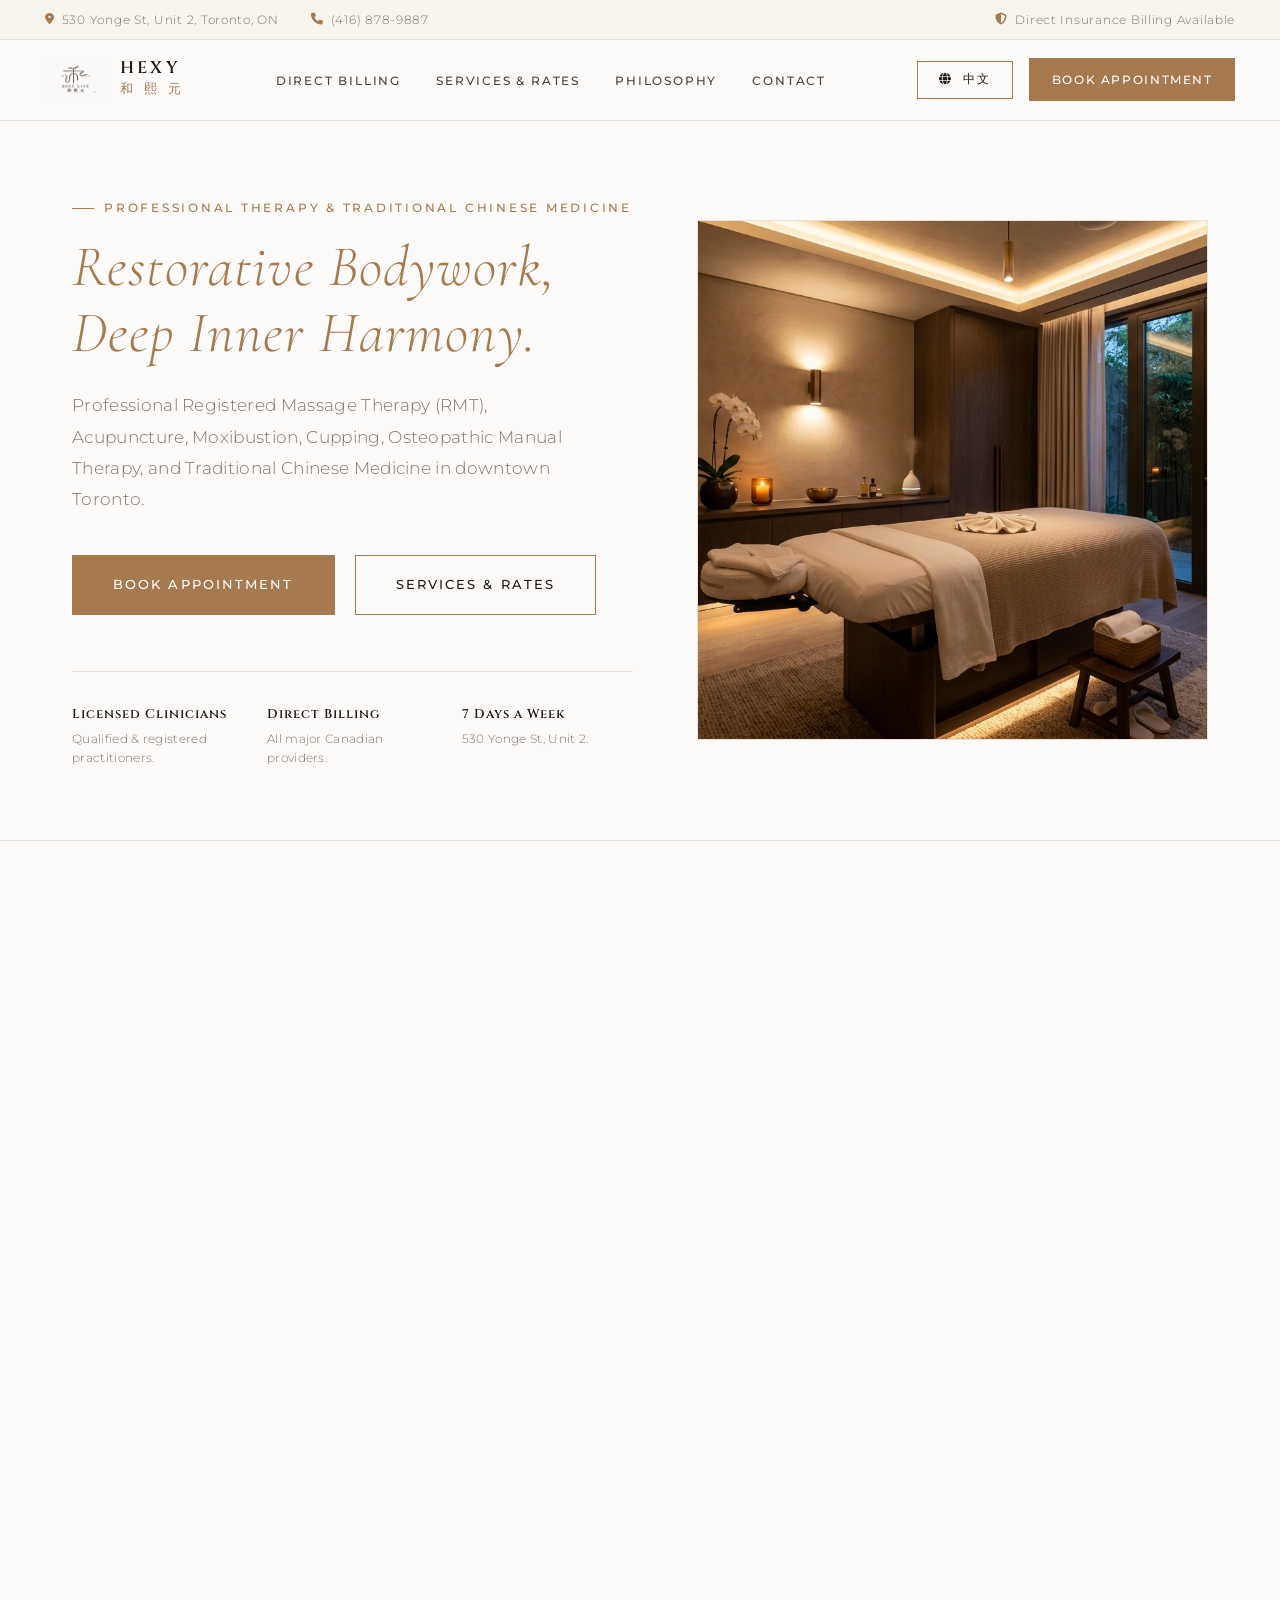
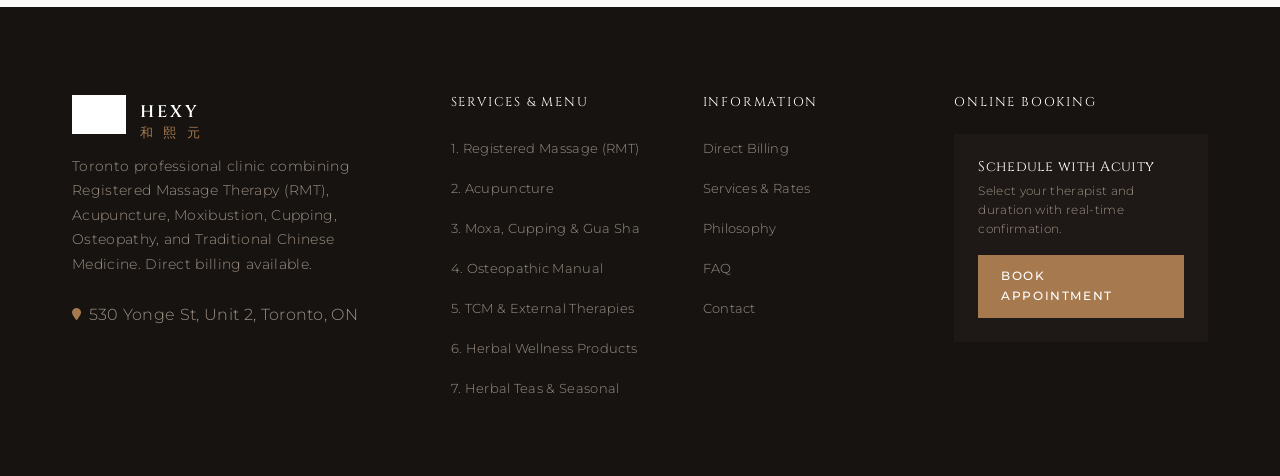
==== book/index.html @ 1482a354 "feat: add pricing and services pages with redirects, update contact form functionality, and enhance " ====
<!doctype html>
<html lang="en">
<head>
  <meta charset="utf-8">
  <meta name="viewport" content="width=device-width, initial-scale=1">
  <meta http-equiv="refresh" content="0; url=../#pricing">
  <title>Services &amp; Rates | HEXY Wellness Clinic</title>
</head>
<body>
  <p><a href="../#pricing">View services and rates</a></p>
</body>
</html>
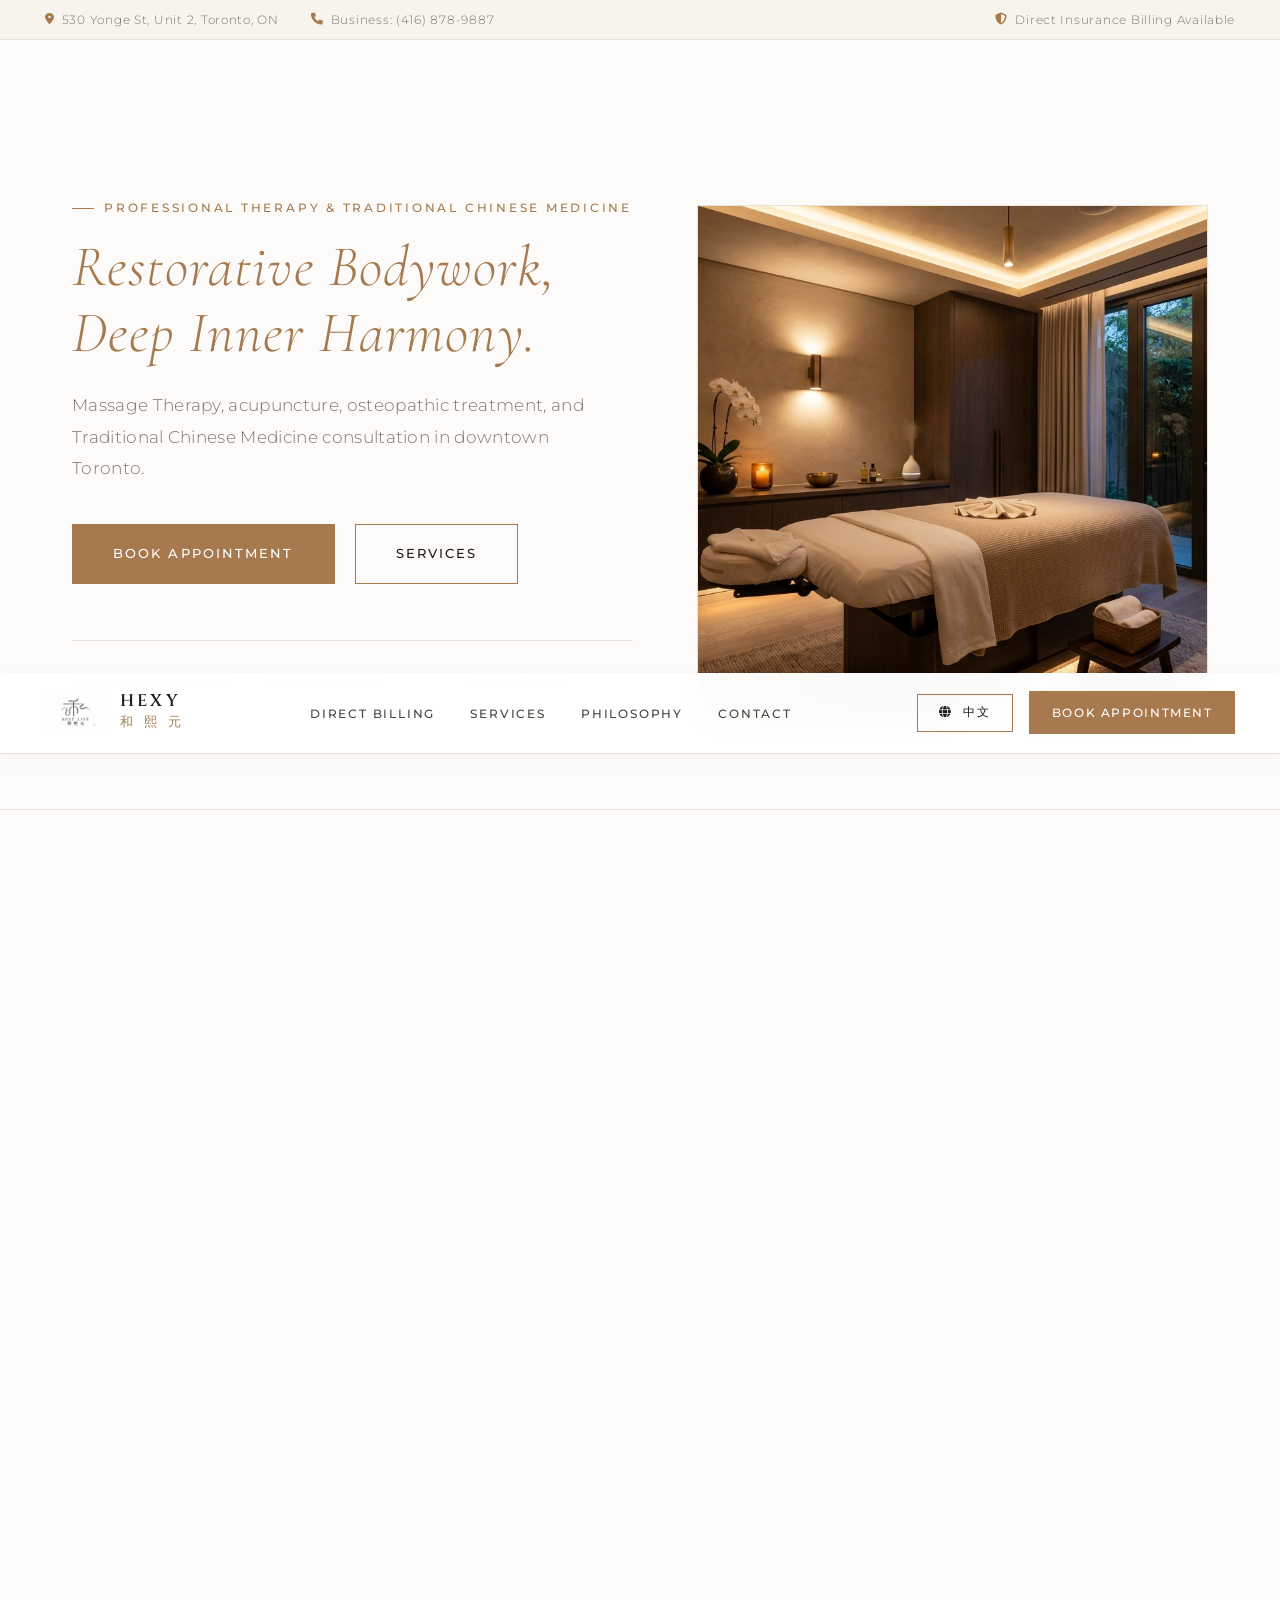
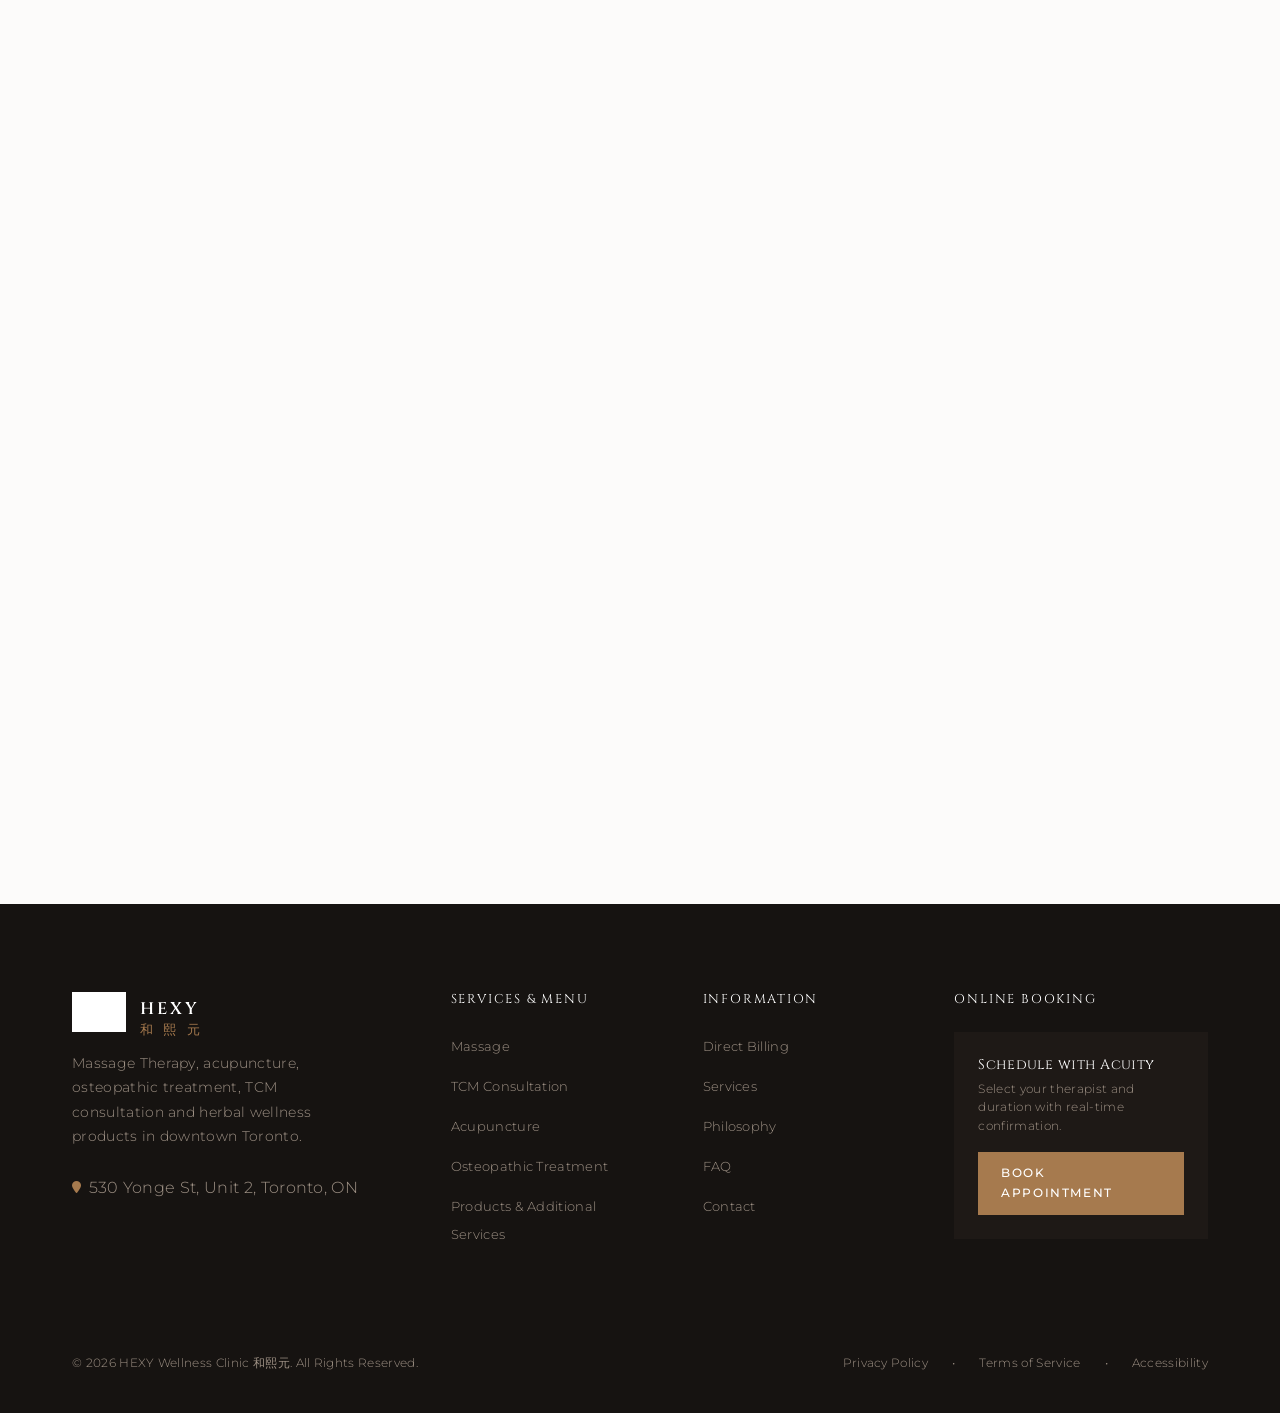
==== commit 8a4cef3c: "Update contact information and modify service links - Changed the phone number in main.js from (416)" ====
--- a/book/index.html
+++ b/book/index.html
@@ -7,6 +7,6 @@
   <title>Services &amp; Rates | HEXY Wellness Clinic</title>
 </head>
 <body>
-  <p><a href="../#pricing">View services and rates</a></p>
+  <p><a href="../#pricing">View services</a></p>
 </body>
 </html>
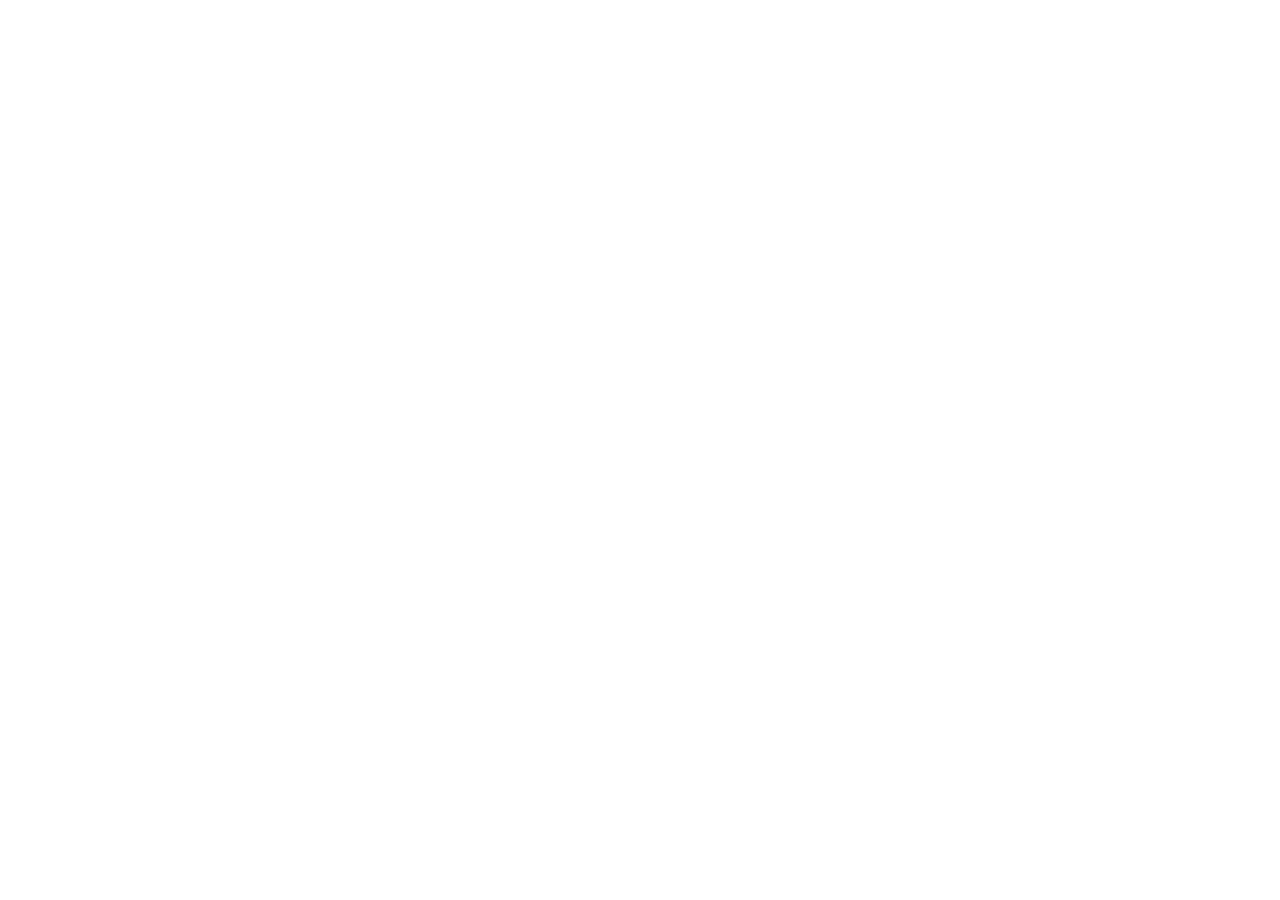
==== commit 1d34e39e: "Connect website booking to Juvonno patient portal" ====
--- a/book/index.html
+++ b/book/index.html
@@ -3,10 +3,10 @@
 <head>
   <meta charset="utf-8">
   <meta name="viewport" content="width=device-width, initial-scale=1">
-  <meta http-equiv="refresh" content="0; url=../#pricing">
-  <title>Services &amp; Rates | HEXY Wellness Clinic</title>
+  <meta http-equiv="refresh" content="0; url=https://hexylife.juvonno.com/">
+  <title>Book an Appointment | HEXY Wellness Clinic</title>
 </head>
 <body>
-  <p><a href="../#pricing">View services</a></p>
+  <p><a href="https://hexylife.juvonno.com/">Book an appointment with Juvonno</a></p>
 </body>
 </html>
